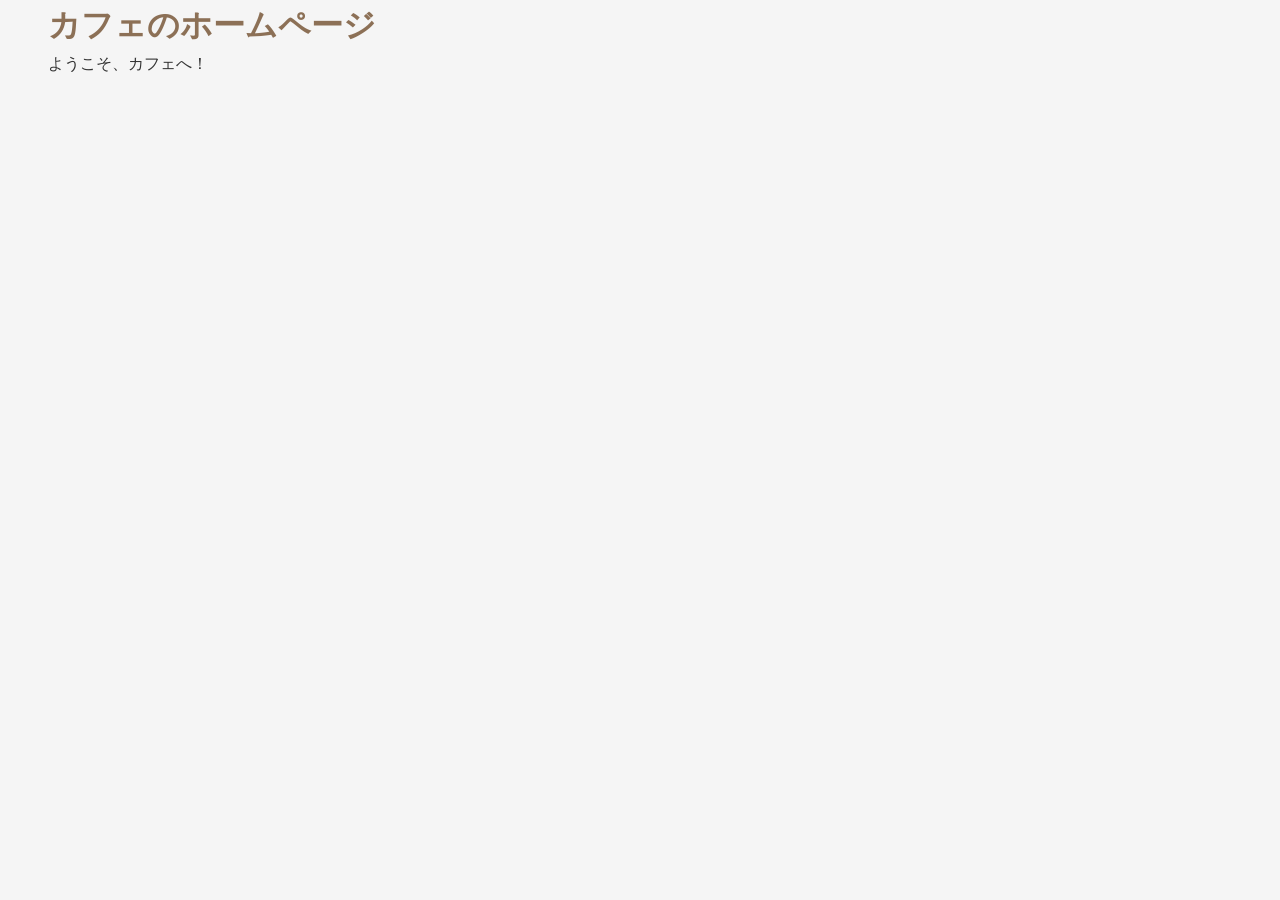
==== index.html @ 9d34ca27 "style.cssの初期設定" ====
<!DOCTYPE html>
<html lang="ja">

<head>
    <meta charset="UTF-8">
    <meta name="viewport" content="width=device-width, initial-scale=1.0">
    <link rel="stylesheet" href="style.css">
    <link rel="stylesheet" href="index.css">
    <title>Document</title>
</head>

<body>
    <h1>カフェのホームページ</h1>
    <p>ようこそ、カフェへ！</p>
</body>

</html>
---- style.css ----
* {
  margin: 0;
  padding: 0;
  box-sizing: border-box;
}

body {
  background-color: #f5f5f5;
  color: #333333;
  line-height: 1.6;
  padding: 0 48px;
}

h1 {
  color: #8c7056;
}
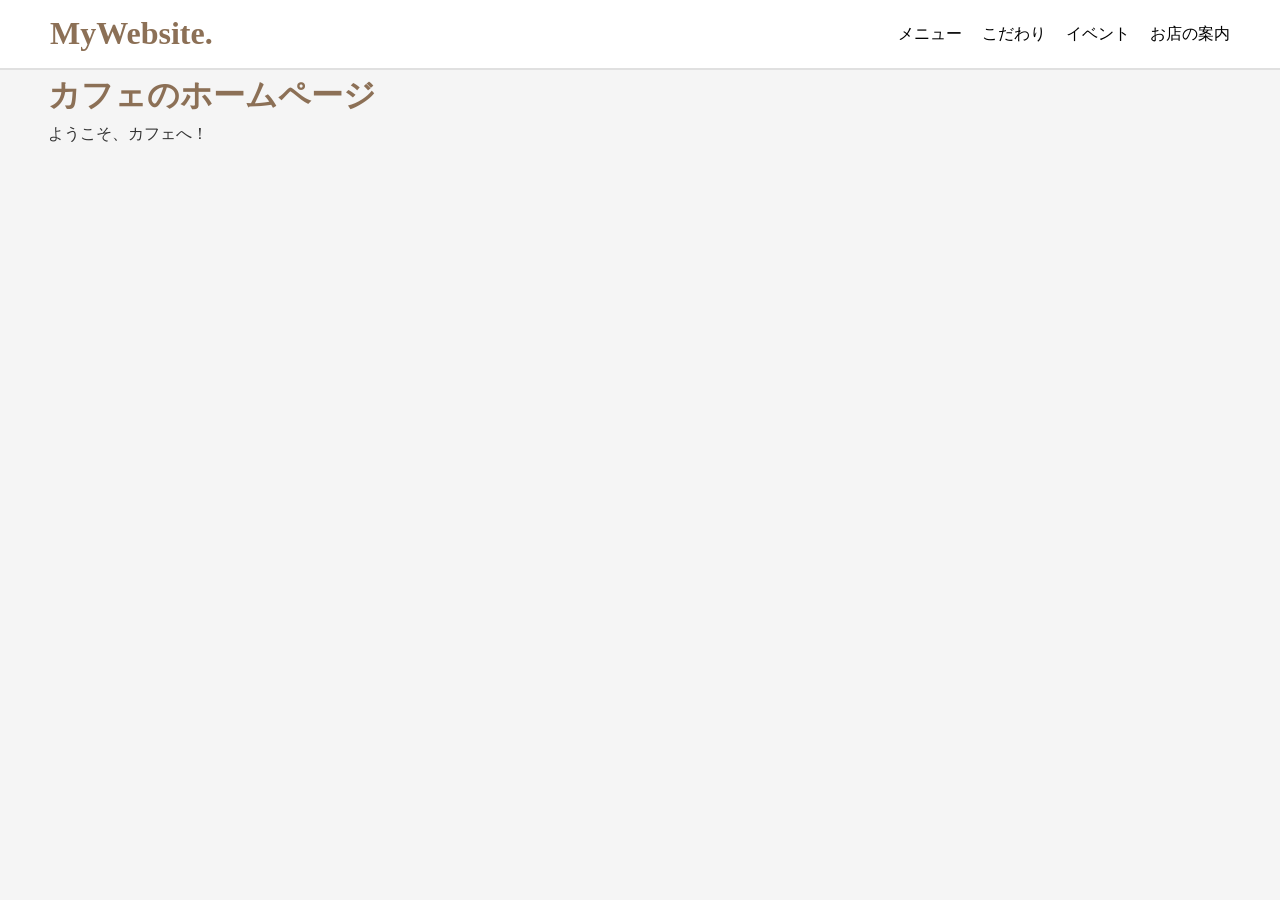
==== commit 849c7c07: "header作成" ====
--- a/index.html
+++ b/index.html
@@ -10,8 +10,21 @@
 </head>
 
 <body>
-    <h1>カフェのホームページ</h1>
-    <p>ようこそ、カフェへ！</p>
+    <header class="header">
+        <h1 class="logo">
+            <a href="index.html">MyWebsite.</a>
+        </h1>
+        <nav class="nav">
+            <a href="menu.html">メニュー</a>
+            <a href="special.html">こだわり</a>
+            <a href="event.html">イベント</a>
+            <a href="">お店の案内</a>
+        </nav>
+    </header>
+    <main>
+        <h1>カフェのホームページ</h1>
+        <p>ようこそ、カフェへ！</p>
+    </main>
 </body>
 
 </html>
--- a/style.css
+++ b/style.css
@@ -1,16 +1,45 @@
+/* 全体 */
 * {
   margin: 0;
   padding: 0;
   box-sizing: border-box;
 }
-
+/* bodyレイアウト */
 body {
   background-color: #f5f5f5;
   color: #333333;
   line-height: 1.6;
+}
+/* ナビゲーションバー */
+.header {
+  width: 100%;
+  height: 70px;
+  background-color: #ffffff;
+  border-bottom: 2px solid #e0e0e0;
+  display: flex;
+  justify-content: space-between;
+  align-items: center;
+  padding: 0 50px;
+}
+.nav {
+  display: flex;
+  gap: 20px;
+}
+.nav a {
+  color: #000000;
+  text-decoration: none;
+}
+.nav a:hover {
+  color: #8c7056;
+}
+.logo a {
+  text-decoration: none;
+  color: #8c7056;
+}
+/* メインコンテンツ */
+main {
   padding: 0 48px;
 }
-
 h1 {
   color: #8c7056;
 }
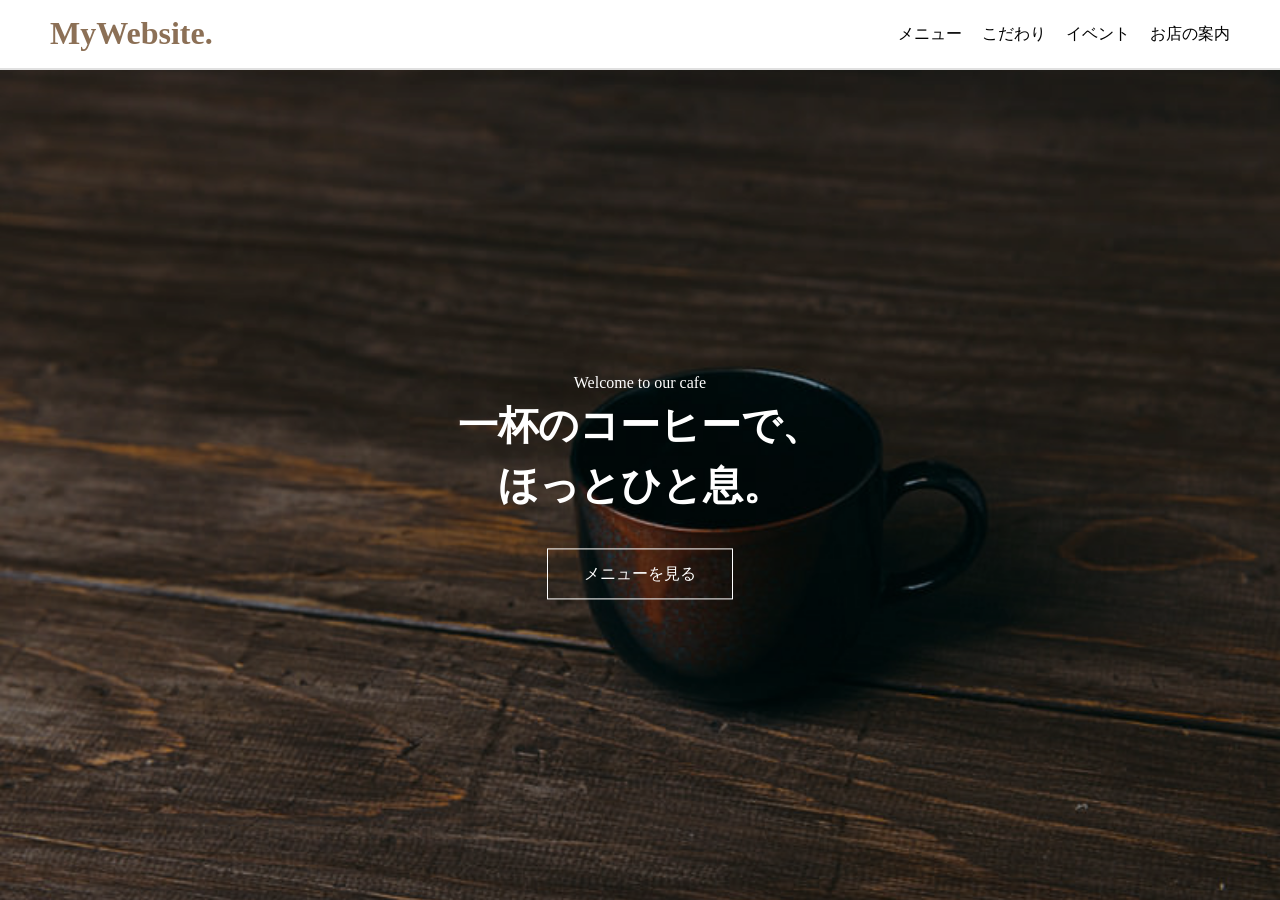
==== commit e3548ff3: "TOP画面のtopを追加" ====
--- a/index.html
+++ b/index.html
@@ -6,7 +6,7 @@
     <meta name="viewport" content="width=device-width, initial-scale=1.0">
     <link rel="stylesheet" href="style.css">
     <link rel="stylesheet" href="index.css">
-    <title>Document</title>
+    <title>カフェ | TOP</title>
 </head>
 
 <body>
@@ -21,9 +21,18 @@
             <a href="">お店の案内</a>
         </nav>
     </header>
+
+    <!-- 見出し -->
+    <section class="top">
+        <img class="top-img" src="special_image/kissaten25_92A2364-p_TP_V4.jpg" alt="落ち着いた雰囲気のカフェ店内">
+        <div class="top-text">
+            <p class="top-sub">Welcome to our cafe</p>
+            <h2 class="top-title">一杯のコーヒーで、<br>ほっとひと息。</h2>
+            <a class="top-btn" href="menu.html">メニューを見る</a>
+        </div>
+    </section>
+
     <main>
-        <h1>カフェのホームページ</h1>
-        <p>ようこそ、カフェへ！</p>
     </main>
 </body>
 
--- a/index.css
+++ b/index.css
@@ -0,0 +1,52 @@
+/* 見出し */
+.top {
+  position: relative;
+  width: 100%;
+  height: calc(100vh - 70px); /* ヘッダー(70px)を除いた画面いっぱい */
+  min-height: 400px;
+  overflow: hidden;
+}
+
+/* 背景の写真 */
+.top-img {
+  width: 100%;
+  height: 100%;
+  object-fit: cover;
+  display: block;
+}
+.top::after {
+  content: "";
+  position: absolute;
+  inset: 0;
+  background-color: rgba(0, 0, 0, 0.35);
+}
+
+/* 写真の上の文字 */
+.top-text {
+  position: absolute;
+  top: 50%;
+  left: 50%;
+  transform: translate(-50%, -50%);
+  z-index: 1;
+  width: 90%;
+  text-align: center;
+  color: #ffffff;
+}
+.top-title {
+  font-size: 40px;
+  line-height: 1.5;
+  margin-bottom: 32px;
+}
+/* TOPの画像の中ボタン */
+.top-btn {
+  display: inline-block;
+  padding: 12px 36px;
+  border: 1px solid #ffffff;
+  color: #ffffff;
+  text-decoration: none;
+  transition: 0.3s;
+}
+.top-btn:hover {
+  background-color: #8c7056;
+  border-color: #8c7056;
+}
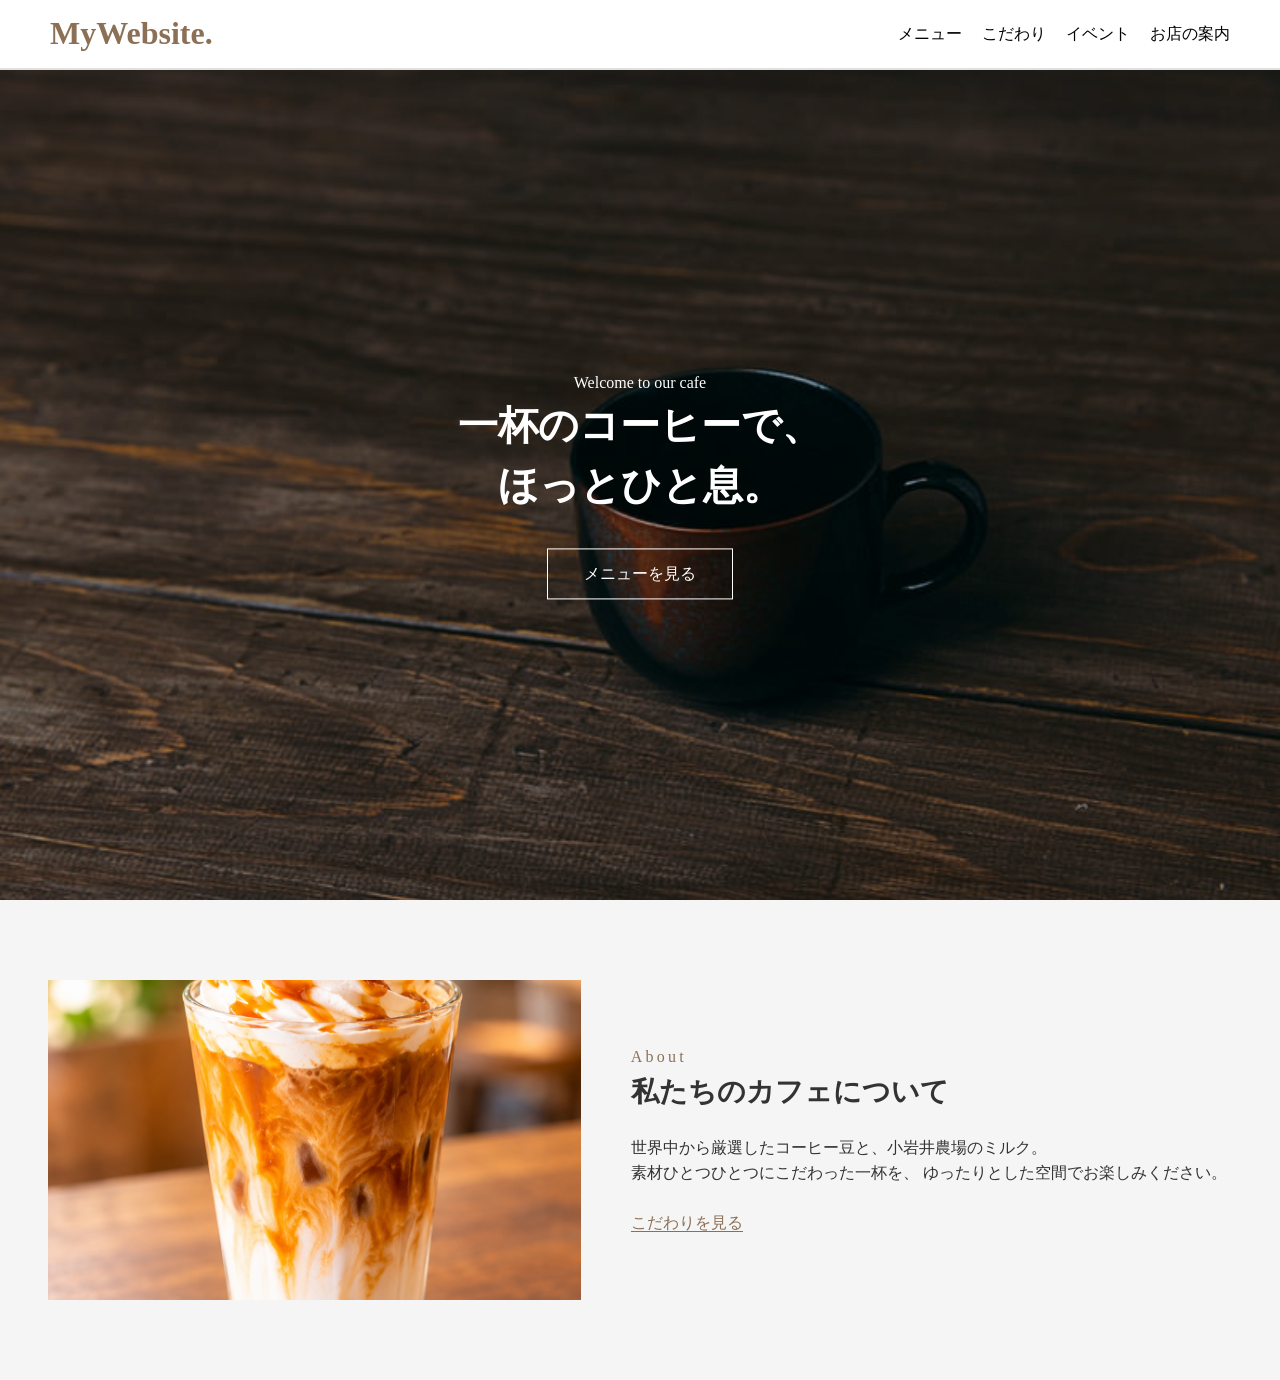
==== commit ff467443: "about部分の作成" ====
--- a/index.html
+++ b/index.html
@@ -33,6 +33,22 @@
     </section>
 
     <main>
+        <!-- お店の紹介 -->
+        <section class="about">
+            <div class="about-img">
+                <img src="event_img/キャラメルマキアートの贅沢な一杯.png" alt="当店のコーヒー">
+            </div>
+            <div class="about-text">
+                <p class="about-sub">About</p>
+                <h2 class="about-title">私たちのカフェについて</h2>
+                <p class="about-desc">
+                    世界中から厳選したコーヒー豆と、小岩井農場のミルク。<br>
+                    素材ひとつひとつにこだわった一杯を、
+                    ゆったりとした空間でお楽しみください。
+                </p>
+                <a class="about-link" href="special.html">こだわりを見る</a>
+            </div>
+        </section>
     </main>
 </body>
 
--- a/style.css
+++ b/style.css
@@ -43,3 +43,11 @@
 h1 {
   color: #8c7056;
 }
+
+.site-footer {
+  background-color: #f3efe9;
+  color: #5a4a42;
+  text-align: center;
+  padding: 40px 20px;
+  margin-top: 80px;
+}
--- a/index.css
+++ b/index.css
@@ -50,3 +50,40 @@
   background-color: #8c7056;
   border-color: #8c7056;
 }
+
+/* お店の紹介 */
+.about {
+  display: flex;
+  align-items: center;
+  margin: 80px 0;
+  gap: 50px;
+}
+.about-img {
+  width: 45%;
+}
+.about-img img {
+  width: 100%;
+  height: 320px;
+  object-fit: cover;
+  display: block;
+}
+.about-sub {
+  color: #8c7056;
+  letter-spacing: 0.2em;
+}
+.about-title {
+  font-size: 28px;
+  margin-bottom: 20px;
+}
+.about-desc {
+  margin-bottom: 24px;
+}
+/* こだわりページへのリンク */
+.about-link {
+  color: #8c7056;
+  text-decoration: none;
+  border-bottom: 1px solid #8c7056;
+}
+.about-link:hover {
+  opacity: 0.7;
+}
